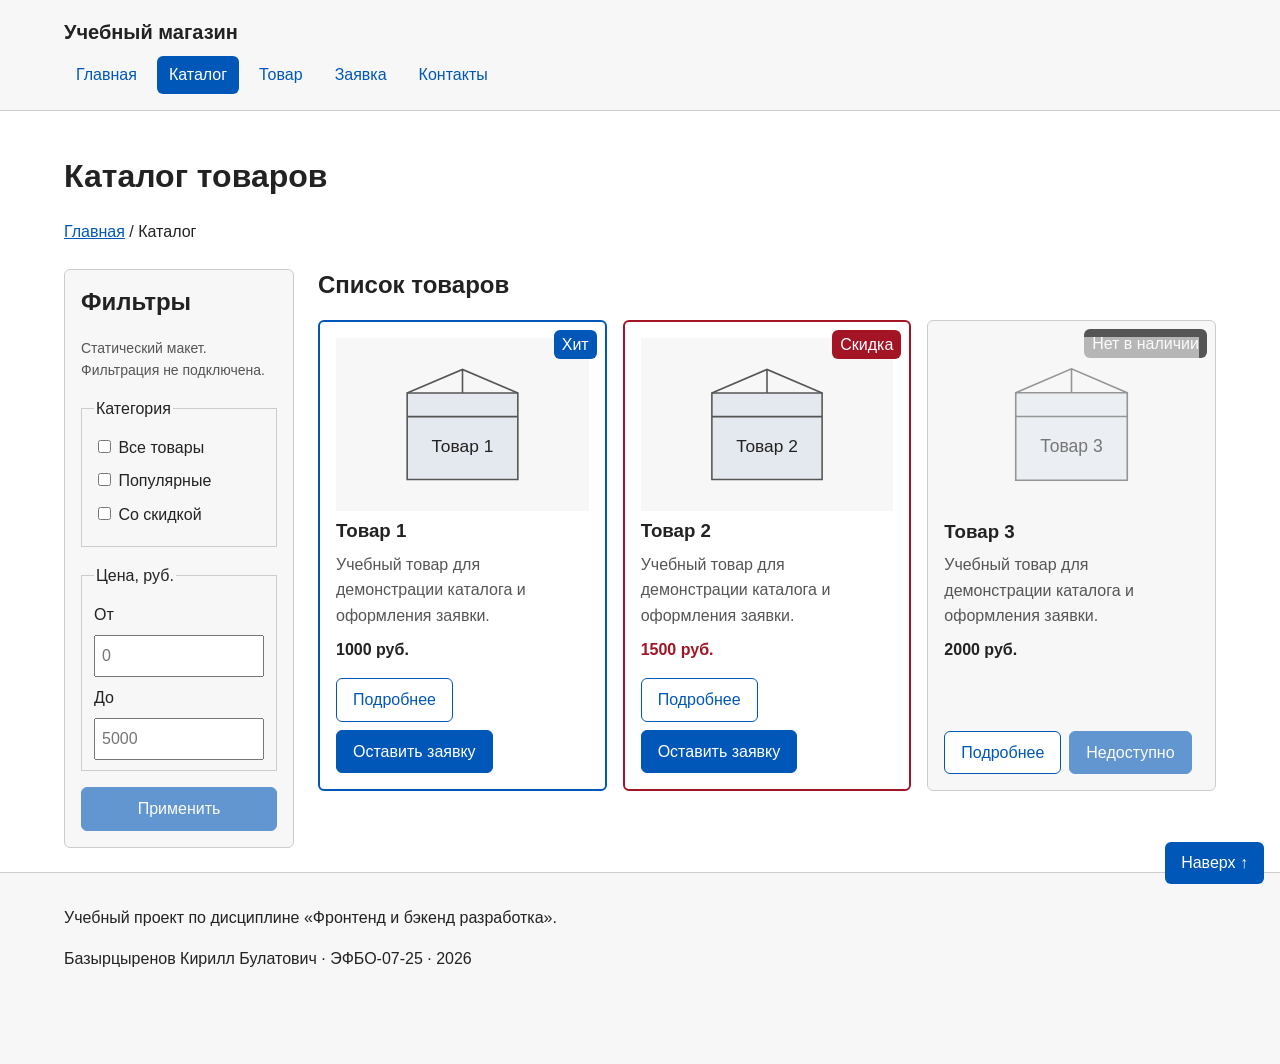
==== catalog.html @ b886da53 "feat: add multipage HTML CSS shop and four practice improvements" ====
<!DOCTYPE html>
<html lang="ru">
<head>
    <meta charset="UTF-8">
    <meta name="viewport" content="width=device-width, initial-scale=1.0">
    <meta name="description" content="Каталог учебных товаров со статическим блоком фильтров.">
    <title>Каталог – Учебный магазин</title>
    <link rel="stylesheet" href="css/style.css">
    <script src="js/main.js" defer></script>
</head>
<body id="top">
    <header class="site-header"><div class="site-header__inner">
        <a class="site-header__logo" href="index.html">Учебный магазин</a>
        <nav class="site-nav" aria-label="Основная навигация"><ul class="site-nav__list"><li class="site-nav__item"><a class="site-nav__link" href="index.html">Главная</a></li><li class="site-nav__item"><a class="site-nav__link site-nav__link--active" href="catalog.html" aria-current="page">Каталог</a></li><li class="site-nav__item"><a class="site-nav__link" href="product.html">Товар</a></li><li class="site-nav__item"><a class="site-nav__link" href="order.html">Заявка</a></li><li class="site-nav__item"><a class="site-nav__link" href="contacts.html">Контакты</a></li></ul></nav>
    </div></header>
    <main class="page"><h1>Каталог товаров</h1><nav class="breadcrumbs" aria-label="Хлебные крошки"><a href="index.html">Главная</a> / <span aria-current="page">Каталог</span></nav>
    <div class="catalog-layout"><aside class="catalog-filters"><h2>Фильтры</h2><p class="catalog-filters__note">Статический макет. Фильтрация не подключена.</p><form class="filters-form"><fieldset class="filters-form__group"><legend>Категория</legend><label class="filters-form__label" for="category-all"><input id="category-all" type="checkbox" name="category" value="all"> Все товары</label><label class="filters-form__label" for="category-popular"><input id="category-popular" type="checkbox" name="category" value="popular"> Популярные</label><label class="filters-form__label" for="category-discount"><input id="category-discount" type="checkbox" name="category" value="discount"> Со скидкой</label></fieldset><fieldset class="filters-form__group"><legend>Цена, руб.</legend><label class="filters-form__label" for="price-from">От</label><input class="filters-form__input" id="price-from" name="price-from" type="number" min="0" placeholder="0"><label class="filters-form__label" for="price-to">До</label><input class="filters-form__input" id="price-to" name="price-to" type="number" min="0" placeholder="5000"></fieldset><button class="button button--primary" type="button" disabled>Применить</button></form></aside>
    <section class="catalog-products"><h2>Список товаров</h2><div class="products-grid"><article class="product-card product-card--featured">
            <span class="product-card__badge">Хит</span>
            <img class="product-card__image" src="images/product-1.svg" alt="Учебная иллюстрация товара 1" width="320" height="220">
            <h3 class="product-card__title">Товар 1</h3>
            <p class="product-card__description">Учебный товар для демонстрации каталога и оформления заявки.</p>
            <p class="product-card__price">1000 руб.</p>
            <div class="product-card__actions"><a class="button button--secondary" href="product.html#product-1">Подробнее</a><button class="button button--primary" type="button" data-order="Товар 1">Оставить заявку</button></div>
        </article><article class="product-card product-card--discount">
            <span class="product-card__badge">Скидка</span>
            <img class="product-card__image" src="images/product-2.svg" alt="Учебная иллюстрация товара 2" width="320" height="220">
            <h3 class="product-card__title">Товар 2</h3>
            <p class="product-card__description">Учебный товар для демонстрации каталога и оформления заявки.</p>
            <p class="product-card__price">1500 руб.</p>
            <div class="product-card__actions"><a class="button button--secondary" href="product.html#product-2">Подробнее</a><button class="button button--primary" type="button" data-order="Товар 2">Оставить заявку</button></div>
        </article><article class="product-card product-card--unavailable">
            <span class="product-card__badge">Нет в наличии</span>
            <img class="product-card__image" src="images/product-3.svg" alt="Учебная иллюстрация товара 3" width="320" height="220">
            <h3 class="product-card__title">Товар 3</h3>
            <p class="product-card__description">Учебный товар для демонстрации каталога и оформления заявки.</p>
            <p class="product-card__price">2000 руб.</p>
            <div class="product-card__actions"><a class="button button--secondary" href="product.html#product-3">Подробнее</a><button class="button button--primary" type="button" disabled>Недоступно</button></div>
        </article></div></section></div></main>
    <footer class="site-footer"><div class="site-footer__inner"><p>Учебный проект по дисциплине «Фронтенд и бэкенд разработка».</p><p>Базырцыренов Кирилл Булатович · ЭФБО-07-25 · 2026</p></div></footer>
    <a class="back-to-top" href="#top" aria-label="Вернуться наверх">Наверх ↑</a>
    <dialog class="order-dialog" id="order-dialog" aria-labelledby="dialog-title">
        <button class="button button--secondary order-dialog__close" type="button" id="close-dialog">Закрыть</button>
        <h2 id="dialog-title">Заявка на товар</h2><form class="order-form" data-order-form>
        <p id="dialog-hint">Поля со знаком * обязательны. Это учебная форма: данные не отправляются на сервер.</p>
        <div class="order-form__field"><label class="order-form__label" for="dialog-name">Имя *</label><input class="order-form__input" id="dialog-name" name="name" autocomplete="name" required minlength="2" aria-describedby="dialog-hint"></div>
        <div class="order-form__field"><label class="order-form__label" for="dialog-email">E-mail *</label><input class="order-form__input" id="dialog-email" name="email" type="email" autocomplete="email" required></div>
        <div class="order-form__field"><label class="order-form__label" for="dialog-phone">Телефон *</label><input class="order-form__input" id="dialog-phone" name="phone" type="tel" autocomplete="tel" required pattern="[0-9\s\+\(\)\-]{7,20}" aria-describedby="dialog-phone-hint"><small id="dialog-phone-hint">От 7 до 20 символов: цифры, пробелы, +, скобки и дефисы.</small></div>
        <div class="order-form__field"><label class="order-form__label" for="dialog-product">Выбранный товар *</label><select class="order-form__input" id="dialog-product" name="product" required><option value="">Выберите товар</option><option>Товар 1</option><option>Товар 2</option><option>Товар 3</option></select></div>
        <div class="order-form__field"><label class="order-form__label" for="dialog-comment">Комментарий</label><textarea class="order-form__input" id="dialog-comment" name="comment" rows="3"></textarea></div>
        <div class="order-form__field"><input id="dialog-consent" name="consent" type="checkbox" required><label for="dialog-consent">Согласен на обработку введённых данных *</label></div>
        <div class="order-form__actions"><button class="button button--primary" type="submit">Отправить заявку</button><button class="button button--secondary" type="reset">Очистить</button></div>
        <p class="order-form__message" role="status" hidden>Проверка пройдена. Демонстрационная заявка заполнена; данные не отправлены и не сохранены.</p>
    </form>
    </dialog>
</body>
</html>
---- css/style.css ----
:root {
    --color-bg: #fff;
    --color-text: #222;
    --color-muted: #555;
    --color-primary: #0057b8;
    --color-primary-dark: #003f86;
    --color-border: #ccc;
    --color-surface: #f7f7f7;
    --color-danger: #a31525;
    --space-sm: 8px;
    --space-md: 16px;
    --space-lg: 24px;
    --space-xl: 32px;
    --radius: 6px;
    --page-width: 1200px;
}
* { box-sizing: border-box; }
body { margin: 0; color: var(--color-text); background: var(--color-bg); font: 16px/1.6 Arial, sans-serif; }
a { color: var(--color-primary); }
a:hover { color: var(--color-primary-dark); }
a:focus-visible, button:focus-visible, input:focus-visible, select:focus-visible, textarea:focus-visible, summary:focus-visible { outline: 3px solid var(--color-primary); outline-offset: 3px; }
h1, h2, h3 { line-height: 1.3; }
img { display: block; max-width: 100%; height: auto; }
[id] { scroll-margin-top: 160px; }
.site-header { position: sticky; top: 0; z-index: 10; border-bottom: 1px solid var(--color-border); background: var(--color-surface); }
.site-header__inner, .site-footer__inner { max-width: var(--page-width); margin: auto; padding: var(--space-md) var(--space-lg); }
.site-header__logo { color: var(--color-text); font-size: 20px; font-weight: 700; text-decoration: none; }
.site-nav__list { display: flex; flex-wrap: wrap; gap: var(--space-sm); margin: var(--space-sm) 0 0; padding: 0; list-style: none; }
.site-nav__link { display: block; padding: 6px 12px; border-radius: var(--radius); text-decoration: none; }
.site-nav__link:hover, .site-nav__link--active { color: var(--color-bg); background: var(--color-primary); }
.page { max-width: var(--page-width); margin: auto; padding: var(--space-lg); min-height: 60vh; }
.section { margin-bottom: var(--space-xl); }
.hero { padding: var(--space-lg); margin-bottom: var(--space-xl); background: var(--color-surface); border-radius: var(--radius); }
.hero__links { display: flex; flex-wrap: wrap; gap: var(--space-md); margin-top: var(--space-md); }
.button { display: inline-block; padding: var(--space-sm) var(--space-md); border: 1px solid var(--color-primary); border-radius: var(--radius); font: inherit; text-decoration: none; cursor: pointer; }
.button--primary { color: var(--color-bg); background: var(--color-primary); }
.button--primary:hover { color: var(--color-bg); background: var(--color-primary-dark); }
.button--secondary { color: var(--color-primary); background: var(--color-bg); }
.button--secondary:hover { color: var(--color-primary-dark); background: var(--color-surface); }
.button:disabled { opacity: .6; cursor: not-allowed; }
.products-grid { display: grid; grid-template-columns: repeat(3, minmax(0, 1fr)); gap: var(--space-md); }
.product-card { position: relative; display: flex; flex-direction: column; gap: var(--space-sm); padding: var(--space-md); border: 1px solid var(--color-border); border-radius: var(--radius); }
.product-card:hover { border-color: var(--color-primary); }
.product-card--featured { border: 2px solid var(--color-primary); }
.product-card--discount { border: 2px solid var(--color-danger); }
.product-card--discount .product-card__price { color: var(--color-danger); }
.product-card--unavailable { background: var(--color-surface); }
.product-card--unavailable .product-card__image { opacity: .6; }
.product-card__badge { position: absolute; top: var(--space-sm); right: var(--space-sm); padding: 2px 8px; color: var(--color-bg); background: var(--color-primary); border-radius: var(--radius); }
.product-card--discount .product-card__badge { background: var(--color-danger); }
.product-card--unavailable .product-card__badge { background: var(--color-muted); }
.product-card__image { width: 100%; }
.product-card__title, .product-card__description, .product-card__price { margin: 0; }
.product-card__description { color: var(--color-muted); }
.product-card__price, .product-detail__price { font-weight: 700; }
.product-card__actions { display: flex; flex-wrap: wrap; gap: var(--space-sm); margin-top: auto; padding-top: var(--space-sm); }
.breadcrumbs { margin-bottom: var(--space-lg); }
.catalog-layout { display: grid; grid-template-columns: 230px minmax(0, 1fr); align-items: start; gap: var(--space-lg); }
.catalog-filters { position: sticky; top: 140px; padding: var(--space-md); border: 1px solid var(--color-border); border-radius: var(--radius); background: var(--color-surface); }
.catalog-filters h2 { margin-top: 0; }
.catalog-filters__note { font-size: 14px; color: var(--color-muted); }
.filters-form { display: grid; gap: var(--space-md); }
.filters-form__group { margin: 0; border: 1px solid var(--color-border); }
.filters-form__label { display: block; margin: var(--space-sm) 0; }
.filters-form__input { width: 100%; padding: 6px; font: inherit; }
.catalog-products h2 { margin-top: 0; }
.product-detail { display: grid; grid-template-columns: 280px minmax(0, 1fr); gap: var(--space-lg); padding-top: var(--space-lg); border-top: 1px solid var(--color-border); }
.product-detail__content { min-width: 0; }
.product-detail__content h2 { margin-top: 0; }
.product-table { width: 100%; margin-bottom: var(--space-md); border-collapse: collapse; }
.product-table caption { padding-bottom: var(--space-sm); text-align: left; font-weight: 700; }
.product-table th, .product-table td { padding: var(--space-sm); border: 1px solid var(--color-border); text-align: left; overflow-wrap: anywhere; }
.product-table thead { background: var(--color-surface); }
.order { max-width: 650px; }
.order-form__field { margin-bottom: var(--space-md); }
.order-form__label { display: block; margin-bottom: 4px; }
.order-form__input { width: 100%; padding: var(--space-sm); border: 1px solid var(--color-border); border-radius: var(--radius); font: inherit; }
.order-form__input:hover { border-color: var(--color-primary); }
.order-form__actions { display: flex; flex-wrap: wrap; gap: var(--space-sm); }
.order-form__message { padding: var(--space-sm); border-left: 3px solid var(--color-primary); background: var(--color-surface); }
.order-dialog { width: min(640px, calc(100% - 32px)); max-height: 85vh; overflow: auto; padding: var(--space-lg); border: 1px solid var(--color-border); border-radius: var(--radius); z-index: 20; }
.order-dialog::backdrop { background: rgb(0 0 0 / .5); }
.order-dialog__close { display: block; margin-left: auto; }
.faq__item { padding: var(--space-sm) 0; border-bottom: 1px solid var(--color-border); }
.faq__question { cursor: pointer; font-weight: 700; }
.site-footer { padding-bottom: 60px; background: var(--color-surface); border-top: 1px solid var(--color-border); }
.back-to-top { position: fixed; bottom: var(--space-md); right: var(--space-md); z-index: 15; padding: var(--space-sm) var(--space-md); color: var(--color-bg); background: var(--color-primary); border-radius: var(--radius); text-decoration: none; }
.back-to-top:hover { color: var(--color-bg); background: var(--color-primary-dark); }
@media (max-width: 950px) {
    .catalog-layout .products-grid { grid-template-columns: repeat(2, minmax(0, 1fr)); }
}
@media (max-width: 700px) {
    .site-header, .catalog-filters { position: static; }
    .products-grid, .catalog-layout, .catalog-layout .products-grid, .product-detail { grid-template-columns: 1fr; }
    .page { padding: var(--space-md); }
    .product-detail__image { margin: auto; }
    [id] { scroll-margin-top: var(--space-md); }
}
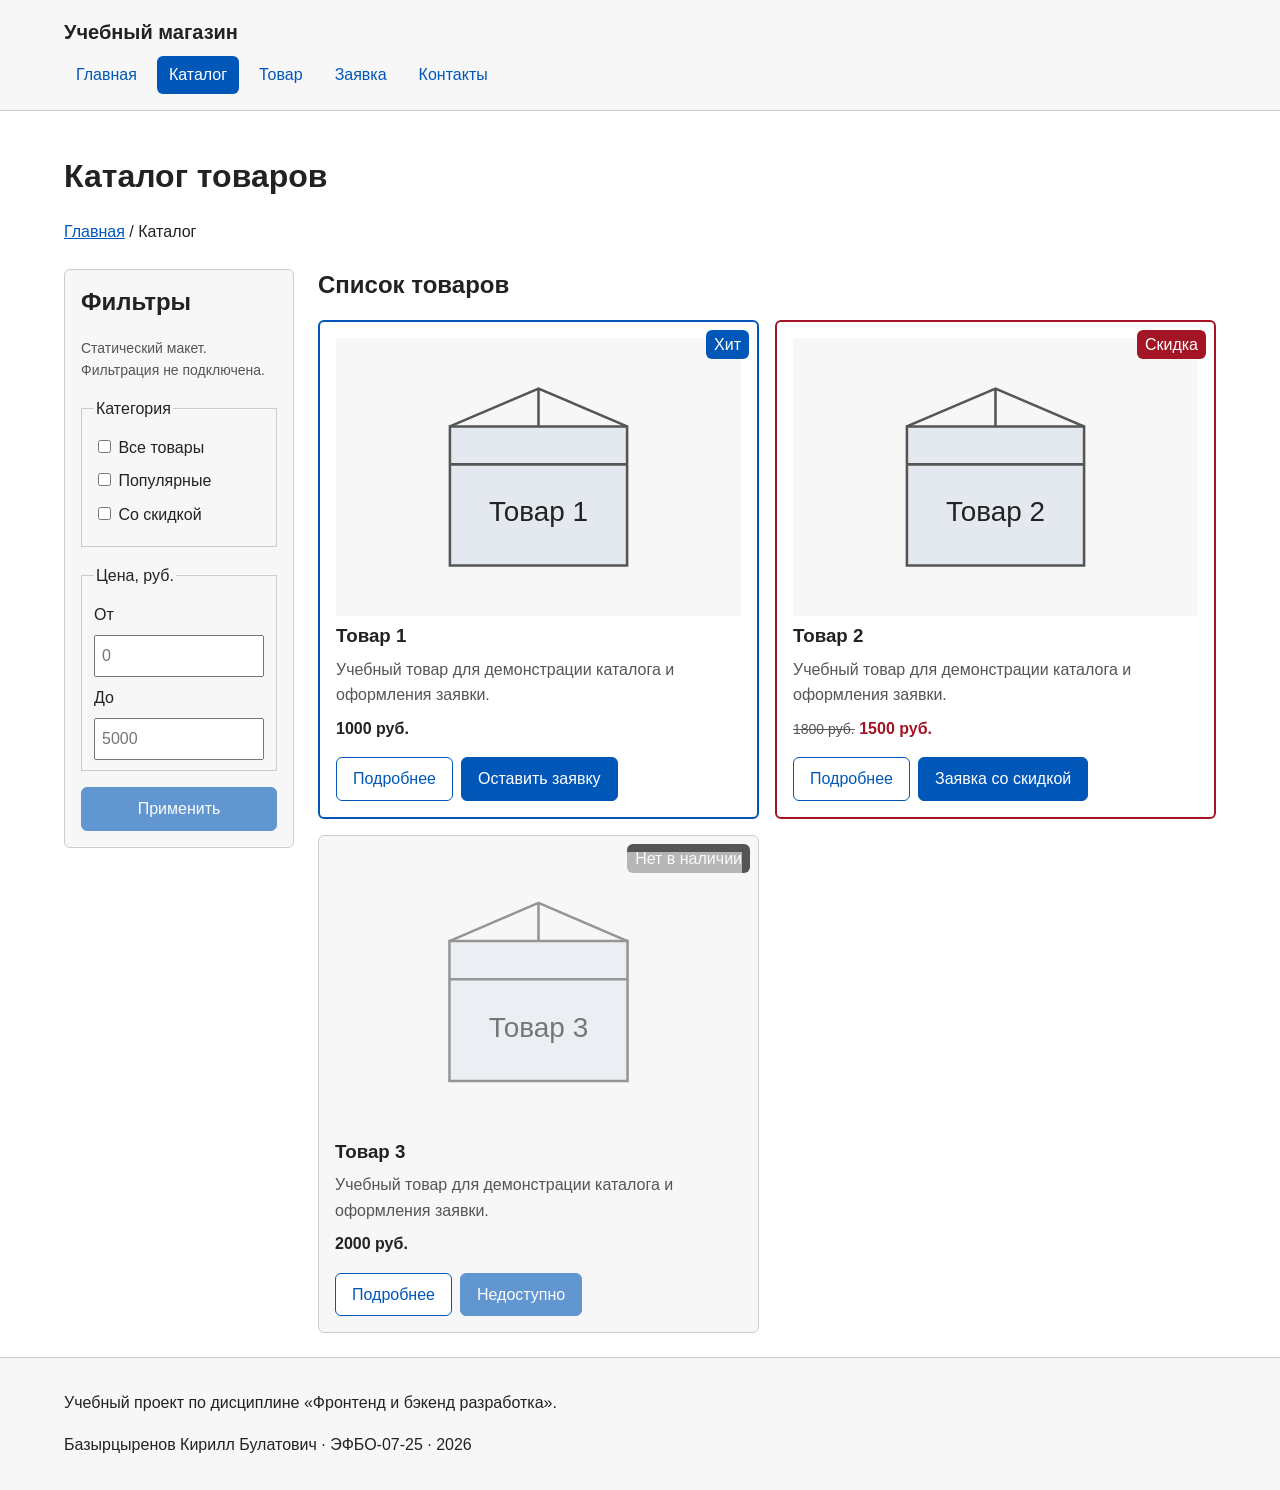
==== commit 24b2aec4: "fix: keep four current improvements and defer back-to-top" ====
--- a/catalog.html
+++ b/catalog.html
@@ -27,8 +27,8 @@
             <img class="product-card__image" src="images/product-2.svg" alt="Учебная иллюстрация товара 2" width="320" height="220">
             <h3 class="product-card__title">Товар 2</h3>
             <p class="product-card__description">Учебный товар для демонстрации каталога и оформления заявки.</p>
-            <p class="product-card__price">1500 руб.</p>
-            <div class="product-card__actions"><a class="button button--secondary" href="product.html#product-2">Подробнее</a><button class="button button--primary" type="button" data-order="Товар 2">Оставить заявку</button></div>
+            <p class="product-card__price"><del class="product-card__old-price">1800 руб.</del> 1500 руб.</p>
+            <div class="product-card__actions"><a class="button button--secondary" href="product.html#product-2">Подробнее</a><button class="button button--primary" type="button" data-order="Товар 2">Заявка со скидкой</button></div>
         </article><article class="product-card product-card--unavailable">
             <span class="product-card__badge">Нет в наличии</span>
             <img class="product-card__image" src="images/product-3.svg" alt="Учебная иллюстрация товара 3" width="320" height="220">
@@ -38,7 +38,6 @@
             <div class="product-card__actions"><a class="button button--secondary" href="product.html#product-3">Подробнее</a><button class="button button--primary" type="button" disabled>Недоступно</button></div>
         </article></div></section></div></main>
     <footer class="site-footer"><div class="site-footer__inner"><p>Учебный проект по дисциплине «Фронтенд и бэкенд разработка».</p><p>Базырцыренов Кирилл Булатович · ЭФБО-07-25 · 2026</p></div></footer>
-    <a class="back-to-top" href="#top" aria-label="Вернуться наверх">Наверх ↑</a>
     <dialog class="order-dialog" id="order-dialog" aria-labelledby="dialog-title">
         <button class="button button--secondary order-dialog__close" type="button" id="close-dialog">Закрыть</button>
         <h2 id="dialog-title">Заявка на товар</h2><form class="order-form" data-order-form>
@@ -46,7 +45,9 @@
         <div class="order-form__field"><label class="order-form__label" for="dialog-name">Имя *</label><input class="order-form__input" id="dialog-name" name="name" autocomplete="name" required minlength="2" aria-describedby="dialog-hint"></div>
         <div class="order-form__field"><label class="order-form__label" for="dialog-email">E-mail *</label><input class="order-form__input" id="dialog-email" name="email" type="email" autocomplete="email" required></div>
         <div class="order-form__field"><label class="order-form__label" for="dialog-phone">Телефон *</label><input class="order-form__input" id="dialog-phone" name="phone" type="tel" autocomplete="tel" required pattern="[0-9\s\+\(\)\-]{7,20}" aria-describedby="dialog-phone-hint"><small id="dialog-phone-hint">От 7 до 20 символов: цифры, пробелы, +, скобки и дефисы.</small></div>
-        <div class="order-form__field"><label class="order-form__label" for="dialog-product">Выбранный товар *</label><select class="order-form__input" id="dialog-product" name="product" required><option value="">Выберите товар</option><option>Товар 1</option><option>Товар 2</option><option>Товар 3</option></select></div>
+        <div class="order-form__field"><label class="order-form__label" for="dialog-product">Выбранный товар *</label><select class="order-form__input" id="dialog-product" name="product" required><option value="">Выберите товар</option><option>Товар 1</option><option>Товар 2</option><option disabled>Товар 3 — нет в наличии</option></select></div>
+        <div class="order-form__field"><label class="order-form__label" for="dialog-date">Желаемая дата</label><input class="order-form__input" id="dialog-date" name="date" type="date"></div>
+        <div class="order-form__field"><label class="order-form__label" for="dialog-subject">Тема заявки *</label><select class="order-form__input" id="dialog-subject" name="subject" required><option value="">Выберите тему</option><option value="order">Заявка на товар</option><option value="question">Вопрос о товаре</option></select></div>
         <div class="order-form__field"><label class="order-form__label" for="dialog-comment">Комментарий</label><textarea class="order-form__input" id="dialog-comment" name="comment" rows="3"></textarea></div>
         <div class="order-form__field"><input id="dialog-consent" name="consent" type="checkbox" required><label for="dialog-consent">Согласен на обработку введённых данных *</label></div>
         <div class="order-form__actions"><button class="button button--primary" type="submit">Отправить заявку</button><button class="button button--secondary" type="reset">Очистить</button></div>
--- a/css/style.css
+++ b/css/style.css
@@ -53,10 +53,12 @@
 .product-card__title, .product-card__description, .product-card__price { margin: 0; }
 .product-card__description { color: var(--color-muted); }
 .product-card__price, .product-detail__price { font-weight: 700; }
+.product-card__old-price { color: var(--color-muted); font-size: 14px; font-weight: 400; }
 .product-card__actions { display: flex; flex-wrap: wrap; gap: var(--space-sm); margin-top: auto; padding-top: var(--space-sm); }
 .breadcrumbs { margin-bottom: var(--space-lg); }
 .catalog-layout { display: grid; grid-template-columns: 230px minmax(0, 1fr); align-items: start; gap: var(--space-lg); }
-.catalog-filters { position: sticky; top: 140px; padding: var(--space-md); border: 1px solid var(--color-border); border-radius: var(--radius); background: var(--color-surface); }
+.catalog-products .products-grid { grid-template-columns: repeat(2, minmax(0, 1fr)); }
+.catalog-filters { position: sticky; top: 140px; max-height: calc(100dvh - 156px); overflow-y: auto; padding: var(--space-md); border: 1px solid var(--color-border); border-radius: var(--radius); background: var(--color-surface); }
 .catalog-filters h2 { margin-top: 0; }
 .catalog-filters__note { font-size: 14px; color: var(--color-muted); }
 .filters-form { display: grid; gap: var(--space-md); }
@@ -83,14 +85,13 @@
 .order-dialog__close { display: block; margin-left: auto; }
 .faq__item { padding: var(--space-sm) 0; border-bottom: 1px solid var(--color-border); }
 .faq__question { cursor: pointer; font-weight: 700; }
-.site-footer { padding-bottom: 60px; background: var(--color-surface); border-top: 1px solid var(--color-border); }
-.back-to-top { position: fixed; bottom: var(--space-md); right: var(--space-md); z-index: 15; padding: var(--space-sm) var(--space-md); color: var(--color-bg); background: var(--color-primary); border-radius: var(--radius); text-decoration: none; }
-.back-to-top:hover { color: var(--color-bg); background: var(--color-primary-dark); }
+.site-footer { background: var(--color-surface); border-top: 1px solid var(--color-border); }
 @media (max-width: 950px) {
     .catalog-layout .products-grid { grid-template-columns: repeat(2, minmax(0, 1fr)); }
 }
 @media (max-width: 700px) {
     .site-header, .catalog-filters { position: static; }
+    .catalog-filters { max-height: none; overflow-y: visible; }
     .products-grid, .catalog-layout, .catalog-layout .products-grid, .product-detail { grid-template-columns: 1fr; }
     .page { padding: var(--space-md); }
     .product-detail__image { margin: auto; }
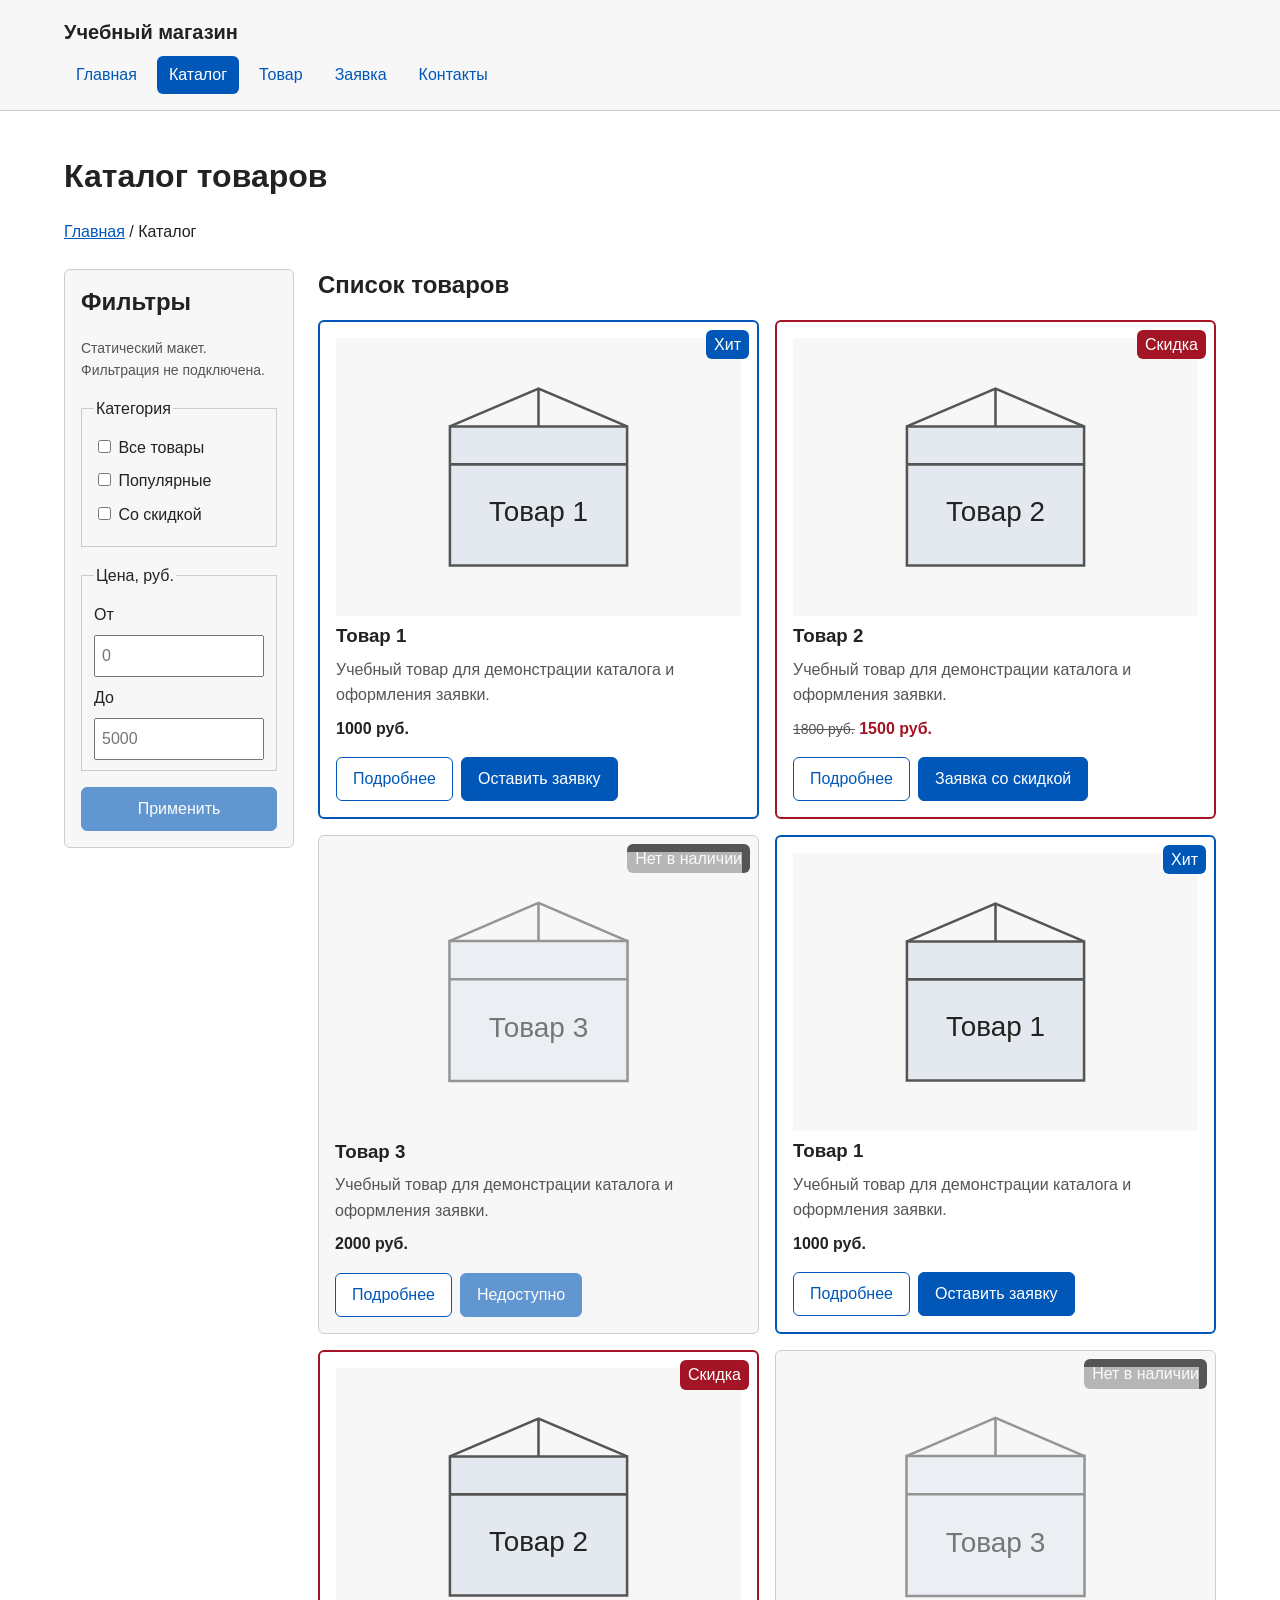
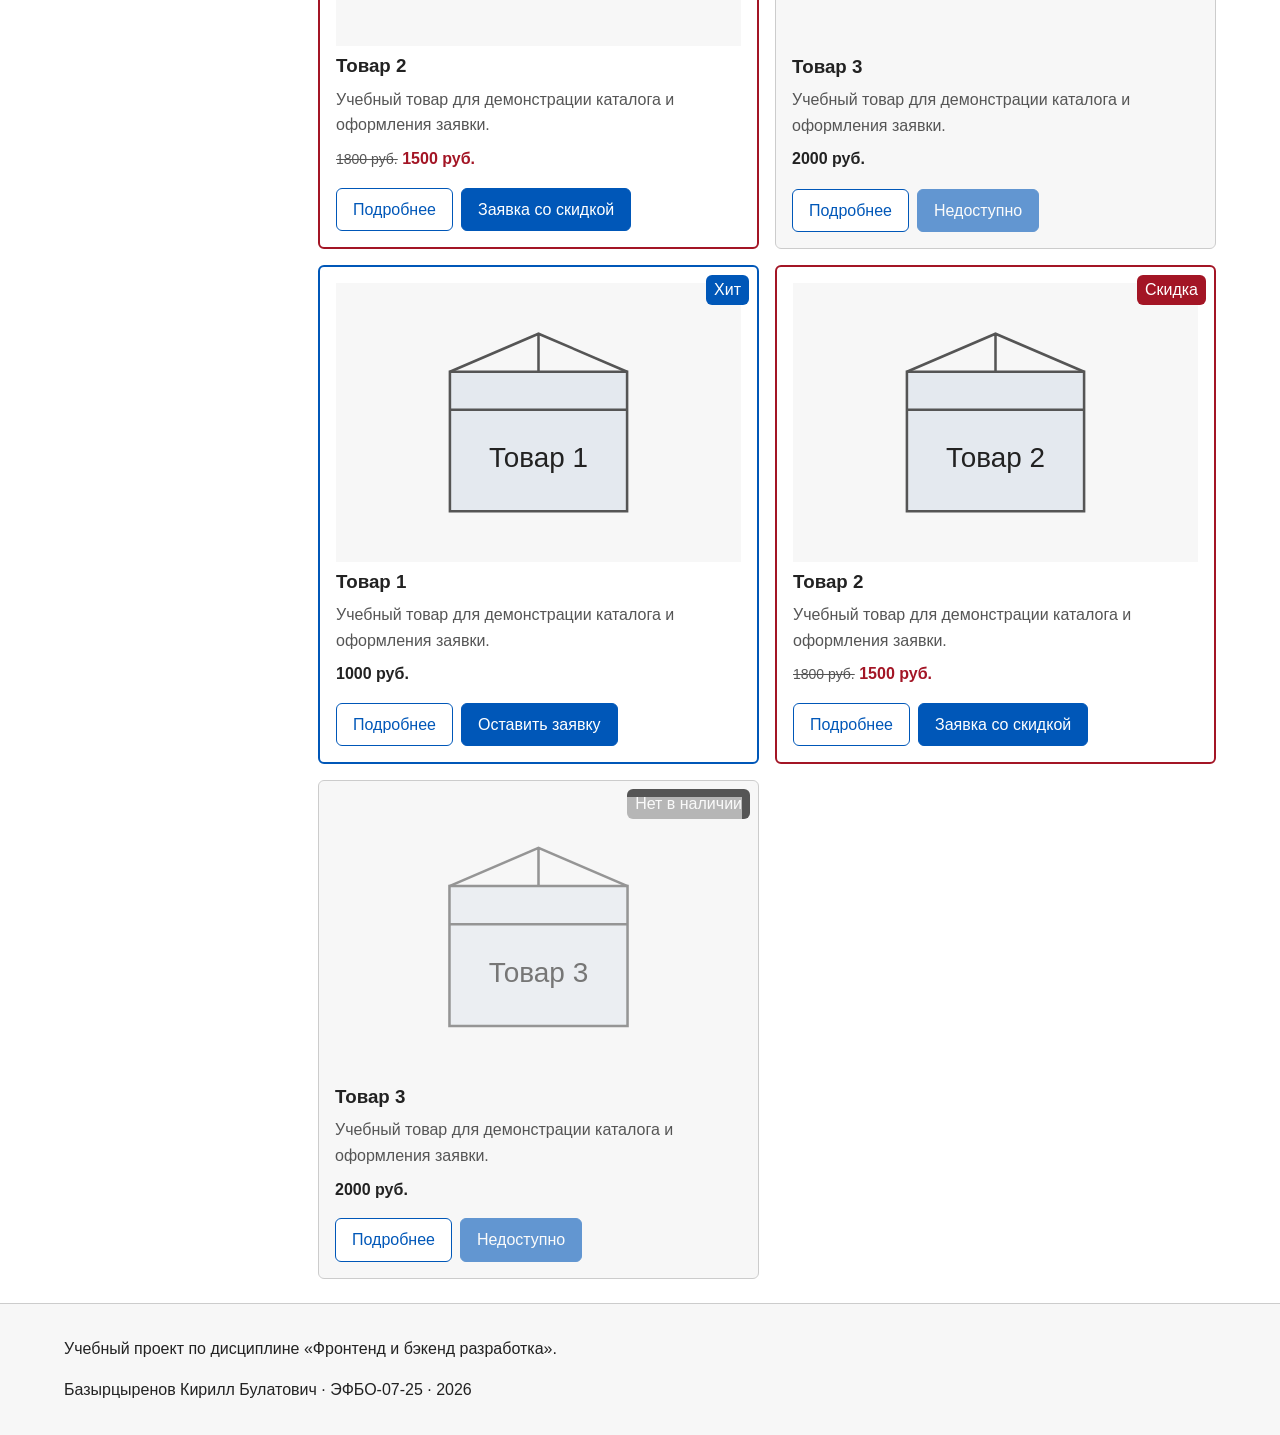
==== commit b0294ff2: "feat: expand catalog to nine cards to demonstrate sticky filters" ====
--- a/catalog.html
+++ b/catalog.html
@@ -36,6 +36,54 @@
             <p class="product-card__description">Учебный товар для демонстрации каталога и оформления заявки.</p>
             <p class="product-card__price">2000 руб.</p>
             <div class="product-card__actions"><a class="button button--secondary" href="product.html#product-3">Подробнее</a><button class="button button--primary" type="button" disabled>Недоступно</button></div>
+        </article>
+        <article class="product-card product-card--featured">
+            <span class="product-card__badge">Хит</span>
+            <img class="product-card__image" src="images/product-1.svg" alt="Учебная иллюстрация товара 1" width="320" height="220">
+            <h3 class="product-card__title">Товар 1</h3>
+            <p class="product-card__description">Учебный товар для демонстрации каталога и оформления заявки.</p>
+            <p class="product-card__price">1000 руб.</p>
+            <div class="product-card__actions"><a class="button button--secondary" href="product.html#product-1">Подробнее</a><button class="button button--primary" type="button" data-order="Товар 1">Оставить заявку</button></div>
+        </article>
+        <article class="product-card product-card--discount">
+            <span class="product-card__badge">Скидка</span>
+            <img class="product-card__image" src="images/product-2.svg" alt="Учебная иллюстрация товара 2" width="320" height="220">
+            <h3 class="product-card__title">Товар 2</h3>
+            <p class="product-card__description">Учебный товар для демонстрации каталога и оформления заявки.</p>
+            <p class="product-card__price"><del class="product-card__old-price">1800 руб.</del> 1500 руб.</p>
+            <div class="product-card__actions"><a class="button button--secondary" href="product.html#product-2">Подробнее</a><button class="button button--primary" type="button" data-order="Товар 2">Заявка со скидкой</button></div>
+        </article>
+        <article class="product-card product-card--unavailable">
+            <span class="product-card__badge">Нет в наличии</span>
+            <img class="product-card__image" src="images/product-3.svg" alt="Учебная иллюстрация товара 3" width="320" height="220">
+            <h3 class="product-card__title">Товар 3</h3>
+            <p class="product-card__description">Учебный товар для демонстрации каталога и оформления заявки.</p>
+            <p class="product-card__price">2000 руб.</p>
+            <div class="product-card__actions"><a class="button button--secondary" href="product.html#product-3">Подробнее</a><button class="button button--primary" type="button" disabled>Недоступно</button></div>
+        </article>
+        <article class="product-card product-card--featured">
+            <span class="product-card__badge">Хит</span>
+            <img class="product-card__image" src="images/product-1.svg" alt="Учебная иллюстрация товара 1" width="320" height="220">
+            <h3 class="product-card__title">Товар 1</h3>
+            <p class="product-card__description">Учебный товар для демонстрации каталога и оформления заявки.</p>
+            <p class="product-card__price">1000 руб.</p>
+            <div class="product-card__actions"><a class="button button--secondary" href="product.html#product-1">Подробнее</a><button class="button button--primary" type="button" data-order="Товар 1">Оставить заявку</button></div>
+        </article>
+        <article class="product-card product-card--discount">
+            <span class="product-card__badge">Скидка</span>
+            <img class="product-card__image" src="images/product-2.svg" alt="Учебная иллюстрация товара 2" width="320" height="220">
+            <h3 class="product-card__title">Товар 2</h3>
+            <p class="product-card__description">Учебный товар для демонстрации каталога и оформления заявки.</p>
+            <p class="product-card__price"><del class="product-card__old-price">1800 руб.</del> 1500 руб.</p>
+            <div class="product-card__actions"><a class="button button--secondary" href="product.html#product-2">Подробнее</a><button class="button button--primary" type="button" data-order="Товар 2">Заявка со скидкой</button></div>
+        </article>
+        <article class="product-card product-card--unavailable">
+            <span class="product-card__badge">Нет в наличии</span>
+            <img class="product-card__image" src="images/product-3.svg" alt="Учебная иллюстрация товара 3" width="320" height="220">
+            <h3 class="product-card__title">Товар 3</h3>
+            <p class="product-card__description">Учебный товар для демонстрации каталога и оформления заявки.</p>
+            <p class="product-card__price">2000 руб.</p>
+            <div class="product-card__actions"><a class="button button--secondary" href="product.html#product-3">Подробнее</a><button class="button button--primary" type="button" disabled>Недоступно</button></div>
         </article></div></section></div></main>
     <footer class="site-footer"><div class="site-footer__inner"><p>Учебный проект по дисциплине «Фронтенд и бэкенд разработка».</p><p>Базырцыренов Кирилл Булатович · ЭФБО-07-25 · 2026</p></div></footer>
     <dialog class="order-dialog" id="order-dialog" aria-labelledby="dialog-title">
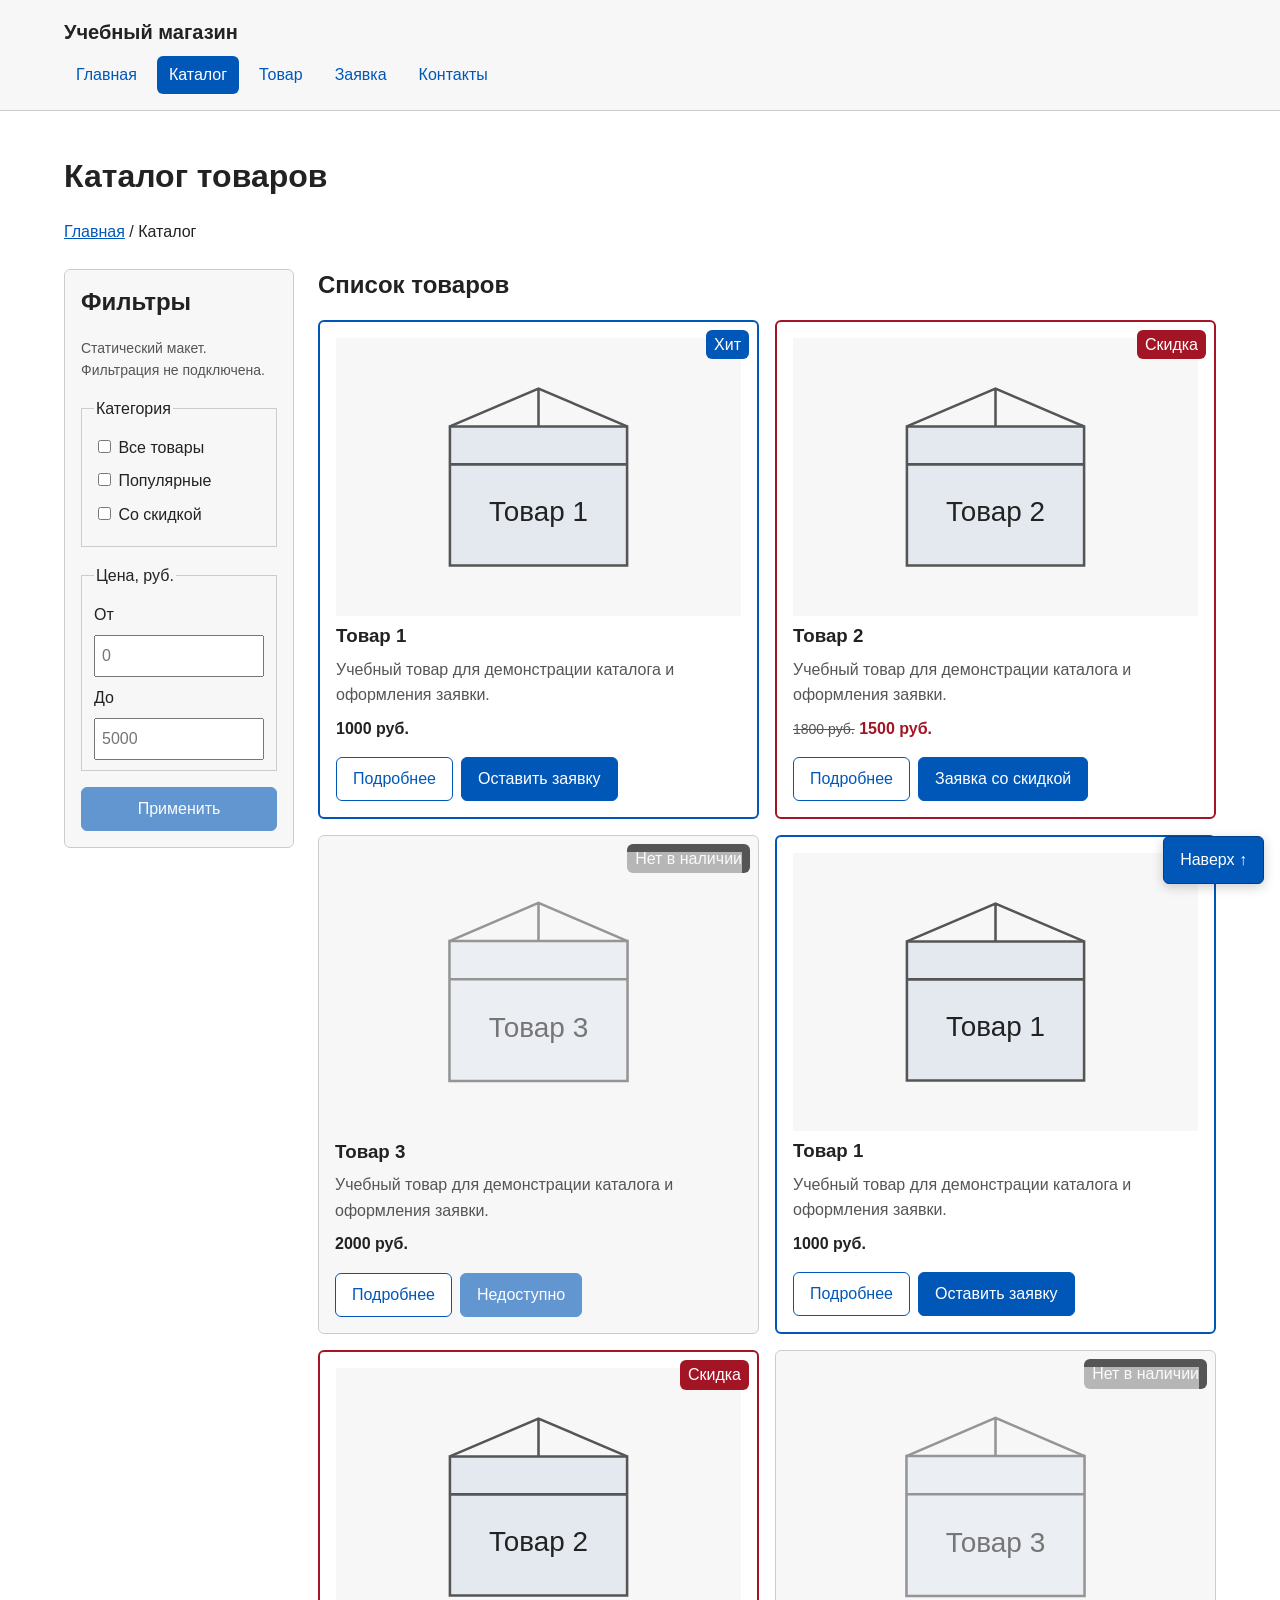
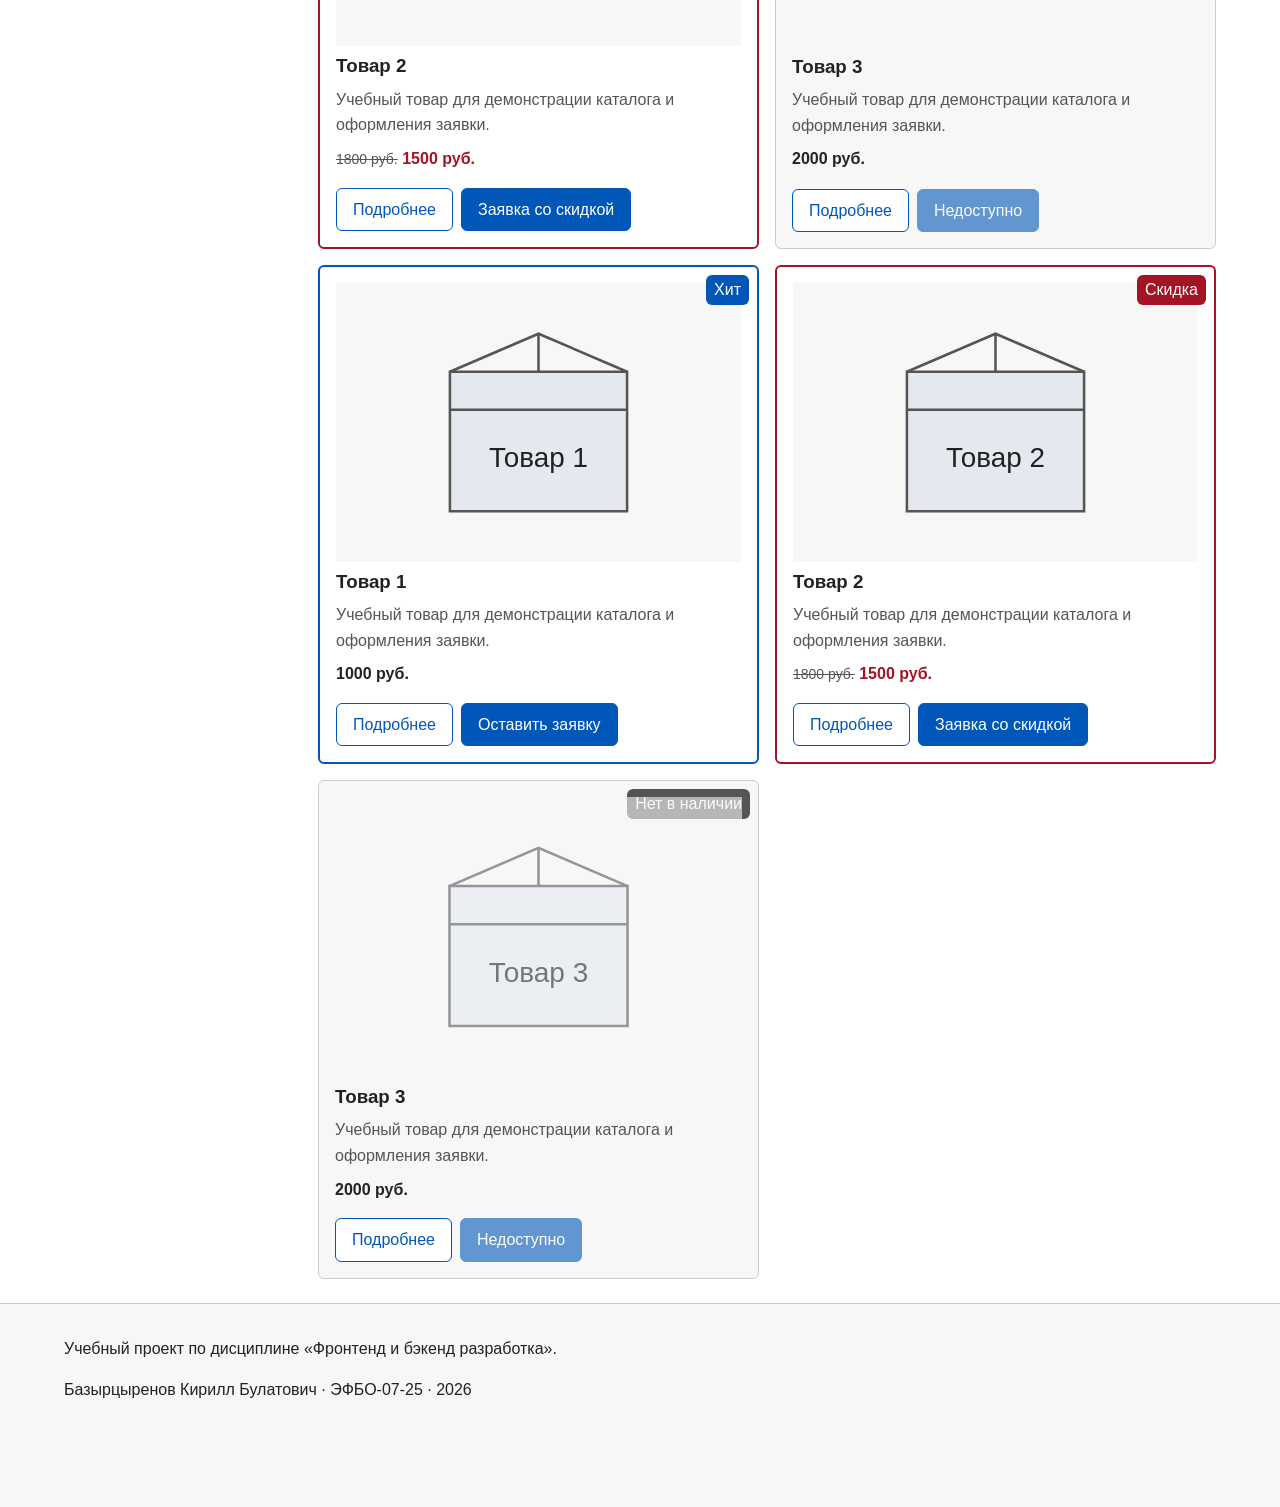
==== commit 42251833: "feat: add back-to-top, detailed products, reviews and enhanced order dialog" ====
--- a/catalog.html
+++ b/catalog.html
@@ -86,9 +86,11 @@
             <div class="product-card__actions"><a class="button button--secondary" href="product.html#product-3">Подробнее</a><button class="button button--primary" type="button" disabled>Недоступно</button></div>
         </article></div></section></div></main>
     <footer class="site-footer"><div class="site-footer__inner"><p>Учебный проект по дисциплине «Фронтенд и бэкенд разработка».</p><p>Базырцыренов Кирилл Булатович · ЭФБО-07-25 · 2026</p></div></footer>
-    <dialog class="order-dialog" id="order-dialog" aria-labelledby="dialog-title">
-        <button class="button button--secondary order-dialog__close" type="button" id="close-dialog">Закрыть</button>
-        <h2 id="dialog-title">Заявка на товар</h2><form class="order-form" data-order-form>
+    <a class="back-to-top" href="#top" aria-label="Вернуться к началу страницы">Наверх ↑</a>
+    <dialog class="order-dialog" id="order-dialog" aria-labelledby="dialog-title" aria-describedby="dialog-hint dialog-selection">
+        <div class="order-dialog__header"><h2 id="dialog-title">Заявка на товар</h2><button class="button button--secondary order-dialog__close" type="button" id="close-dialog" aria-label="Закрыть окно заявки">Закрыть ×</button></div>
+        <p class="order-dialog__selection" id="dialog-selection">Выберите товар в форме ниже.</p><form class="order-form" data-order-form>
+        <p class="order-form__error" id="dialog-error" role="alert" hidden>Проверьте выделенные поля: заполните обязательные данные в указанном формате.</p>
         <p id="dialog-hint">Поля со знаком * обязательны. Это учебная форма: данные не отправляются на сервер.</p>
         <div class="order-form__field"><label class="order-form__label" for="dialog-name">Имя *</label><input class="order-form__input" id="dialog-name" name="name" autocomplete="name" required minlength="2" aria-describedby="dialog-hint"></div>
         <div class="order-form__field"><label class="order-form__label" for="dialog-email">E-mail *</label><input class="order-form__input" id="dialog-email" name="email" type="email" autocomplete="email" required></div>
@@ -99,7 +101,7 @@
         <div class="order-form__field"><label class="order-form__label" for="dialog-comment">Комментарий</label><textarea class="order-form__input" id="dialog-comment" name="comment" rows="3"></textarea></div>
         <div class="order-form__field"><input id="dialog-consent" name="consent" type="checkbox" required><label for="dialog-consent">Согласен на обработку введённых данных *</label></div>
         <div class="order-form__actions"><button class="button button--primary" type="submit">Отправить заявку</button><button class="button button--secondary" type="reset">Очистить</button></div>
-        <p class="order-form__message" role="status" hidden>Проверка пройдена. Демонстрационная заявка заполнена; данные не отправлены и не сохранены.</p>
+        <p class="order-form__message" role="status" tabindex="-1" hidden>Проверка пройдена. Демонстрационная заявка заполнена; данные не отправлены и не сохранены.</p>
     </form>
     </dialog>
 </body>
--- a/css/style.css
+++ b/css/style.css
@@ -86,14 +86,55 @@
 .faq__item { padding: var(--space-sm) 0; border-bottom: 1px solid var(--color-border); }
 .faq__question { cursor: pointer; font-weight: 700; }
 .site-footer { background: var(--color-surface); border-top: 1px solid var(--color-border); }
+.site-footer__inner { padding-bottom: 88px; }
+.back-to-top { position: fixed; right: var(--space-md); bottom: max(var(--space-md), env(safe-area-inset-bottom)); z-index: 15; padding: 10px 16px; border: 1px solid var(--color-primary-dark); border-radius: var(--radius); color: white; background: var(--color-primary); text-decoration: none; box-shadow: 0 3px 12px rgb(0 0 0 / .2); }
+.back-to-top:hover { color: white; background: var(--color-primary-dark); }
+.product-links { display: flex; flex-wrap: wrap; gap: var(--space-md); margin-bottom: var(--space-lg); }
+.product-detail__sku { color: var(--color-muted); font-size: 14px; }
+.product-detail__availability { padding: var(--space-sm); border-radius: var(--radius); font-weight: 700; }
+.product-detail__availability--available { color: #155b2c; background: #edf8f0; }
+.product-detail__availability--unavailable { color: var(--color-danger); background: #fff0f1; }
+.product-detail__section h3 { margin-bottom: var(--space-sm); }
+.reviews__grid { display: grid; grid-template-columns: repeat(3, minmax(0, 1fr)); gap: var(--space-md); }
+.reviews__note, .review__label { color: var(--color-muted); }
+.review { padding: var(--space-md); border: 1px solid var(--color-border); border-radius: var(--radius); background: var(--color-surface); }
+.review__author { margin-top: 0; font-size: 18px; }
+.review__rating { color: #795600; font-weight: 700; }
+.review__text { margin: 0; }
+.review__label { font-size: 14px; margin-bottom: 0; }
+.dialog-open { overflow: hidden; }
+.order-dialog { max-height: 90vh; max-height: 90dvh; padding-top: 0; }
+.order-dialog__header { position: sticky; top: 0; z-index: 1; display: flex; align-items: center; gap: var(--space-md); padding: var(--space-md) 0; border-bottom: 1px solid var(--color-border); background: var(--color-bg); }
+.order-dialog__header h2 { margin: 0; font-size: 22px; }
+.order-dialog__close { flex-shrink: 0; }
+.order-dialog__selection { padding: var(--space-sm); border-radius: var(--radius); background: var(--color-surface); font-weight: 700; }
+.order-form__input[aria-invalid="true"] { border: 2px solid var(--color-danger); }
+.order-form__error { color: var(--color-danger); font-weight: 700; }
+@media (prefers-reduced-motion: no-preference) { html { scroll-behavior: smooth; } }
 @media (max-width: 950px) {
     .catalog-layout .products-grid { grid-template-columns: repeat(2, minmax(0, 1fr)); }
 }
 @media (max-width: 700px) {
-    .site-header, .catalog-filters { position: static; }
-    .catalog-filters { max-height: none; overflow-y: visible; }
+    .site-header { position: static; }
+    /* A block container lets the filter stick throughout the entire catalog. */
+    .catalog-layout { display: block; }
+    .catalog-filters {
+        position: sticky;
+        top: var(--space-sm);
+        z-index: 9;
+        max-height: 40vh;
+        max-height: 40dvh;
+        overflow-y: auto;
+        margin-bottom: var(--space-lg);
+        box-shadow: 0 4px 12px rgb(0 0 0 / .12);
+    }
     .products-grid, .catalog-layout, .catalog-layout .products-grid, .product-detail { grid-template-columns: 1fr; }
     .page { padding: var(--space-md); }
+    .reviews__grid { grid-template-columns: 1fr; }
+    .order-dialog { padding-right: var(--space-md); padding-left: var(--space-md); }
+    .order-dialog__header { gap: var(--space-sm); }
+    .order-dialog__header h2 { font-size: 20px; }
+    .order-dialog__close { padding: 6px 10px; }
     .product-detail__image { margin: auto; }
     [id] { scroll-margin-top: var(--space-md); }
 }
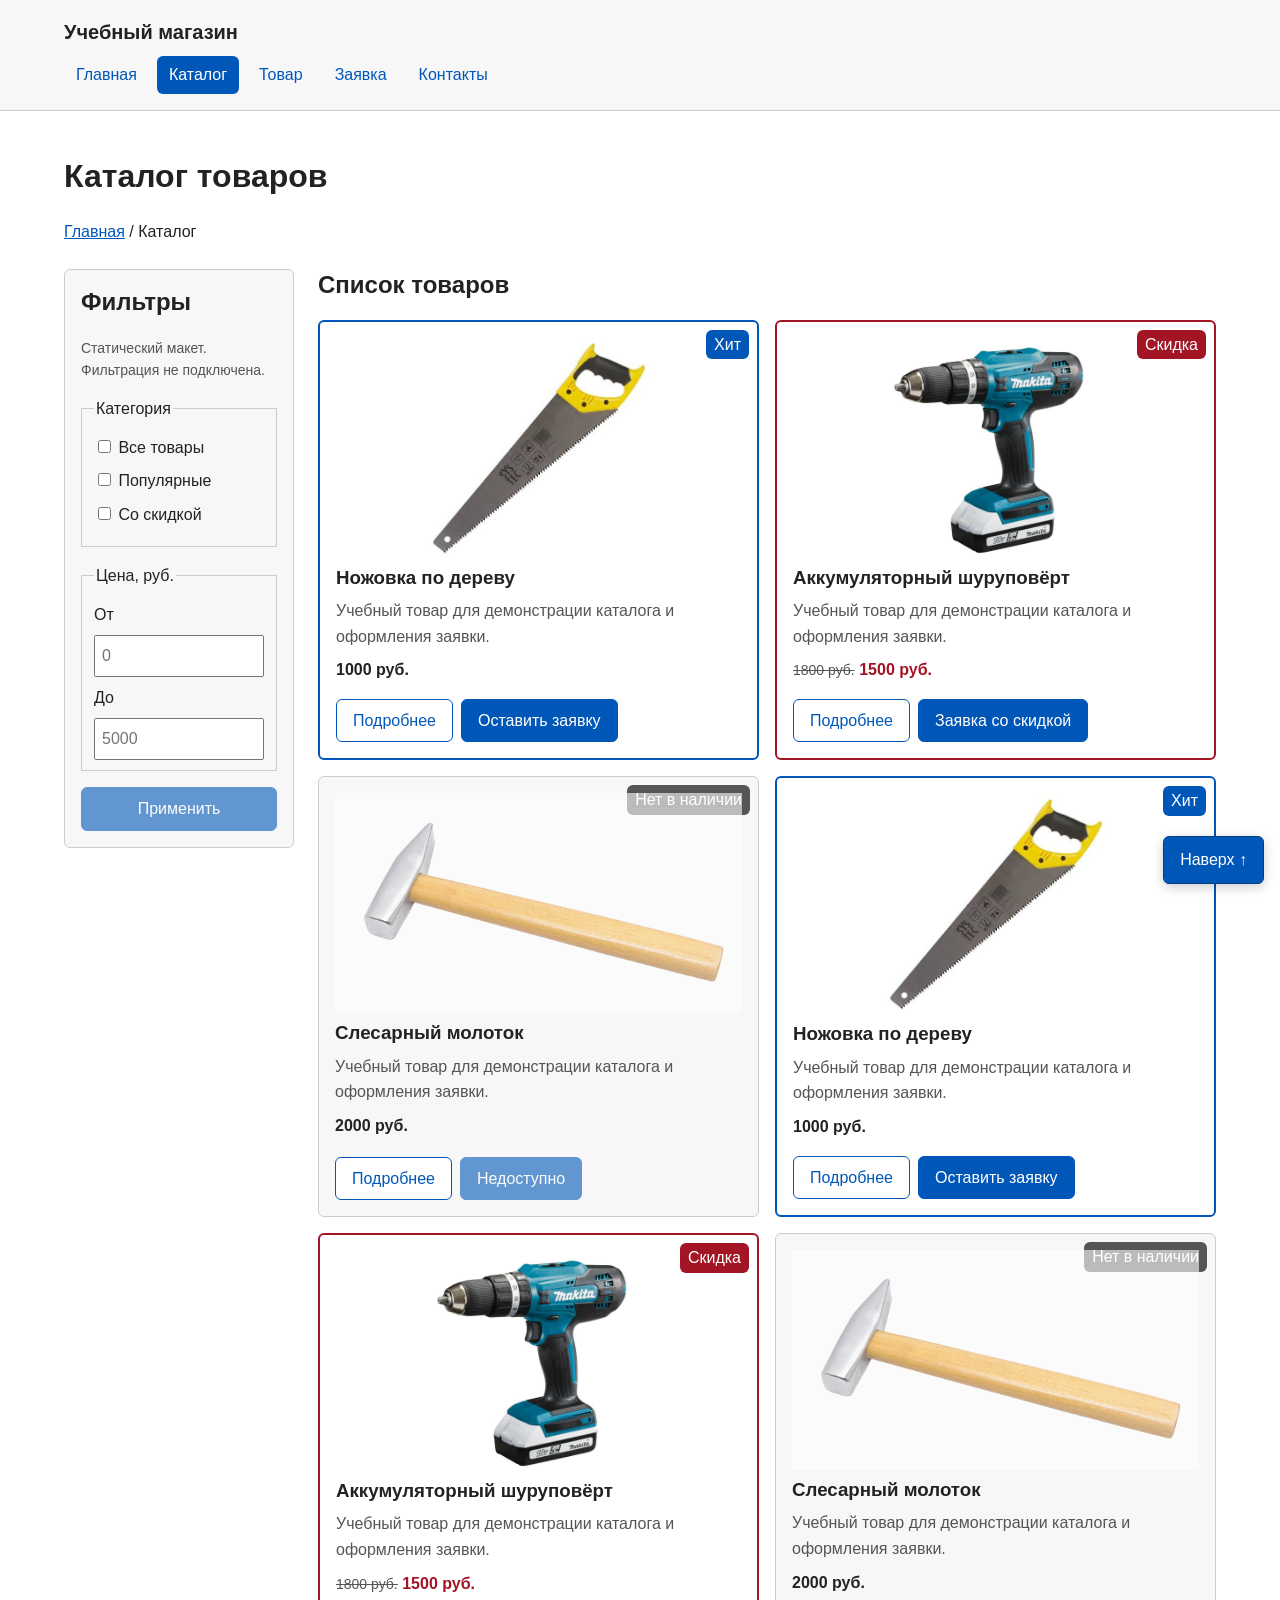
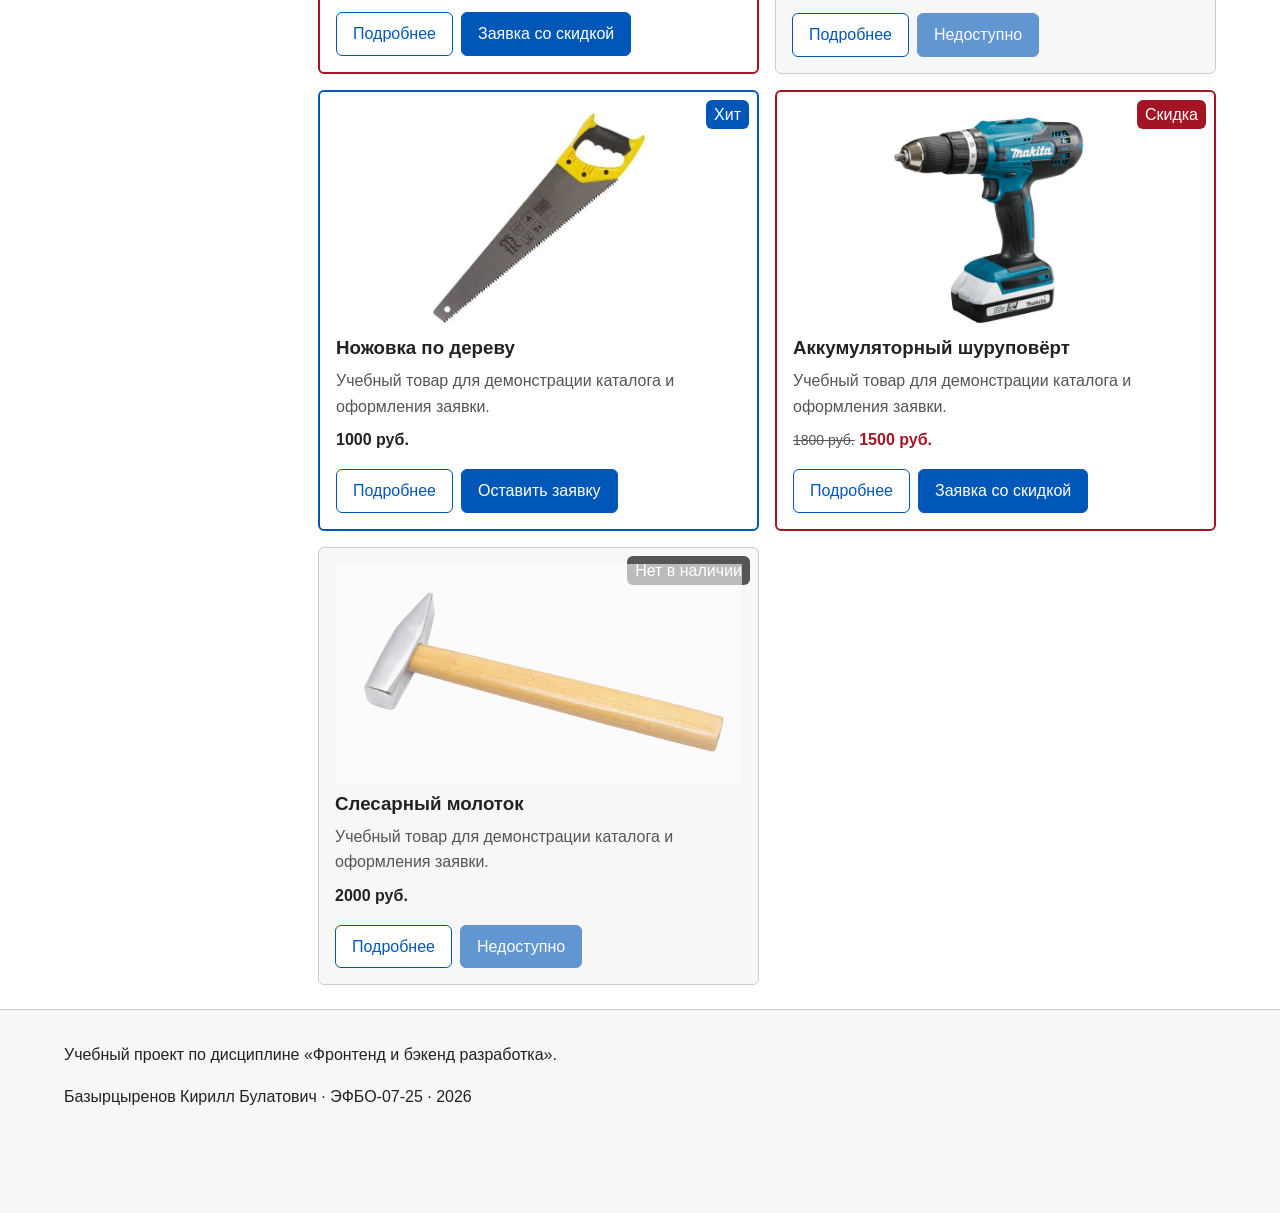
==== commit 0dd22cdf: "feat: add tool photos and descriptive product names" ====
--- a/catalog.html
+++ b/catalog.html
@@ -17,70 +17,70 @@
     <div class="catalog-layout"><aside class="catalog-filters"><h2>Фильтры</h2><p class="catalog-filters__note">Статический макет. Фильтрация не подключена.</p><form class="filters-form"><fieldset class="filters-form__group"><legend>Категория</legend><label class="filters-form__label" for="category-all"><input id="category-all" type="checkbox" name="category" value="all"> Все товары</label><label class="filters-form__label" for="category-popular"><input id="category-popular" type="checkbox" name="category" value="popular"> Популярные</label><label class="filters-form__label" for="category-discount"><input id="category-discount" type="checkbox" name="category" value="discount"> Со скидкой</label></fieldset><fieldset class="filters-form__group"><legend>Цена, руб.</legend><label class="filters-form__label" for="price-from">От</label><input class="filters-form__input" id="price-from" name="price-from" type="number" min="0" placeholder="0"><label class="filters-form__label" for="price-to">До</label><input class="filters-form__input" id="price-to" name="price-to" type="number" min="0" placeholder="5000"></fieldset><button class="button button--primary" type="button" disabled>Применить</button></form></aside>
     <section class="catalog-products"><h2>Список товаров</h2><div class="products-grid"><article class="product-card product-card--featured">
             <span class="product-card__badge">Хит</span>
-            <img class="product-card__image" src="images/product-1.svg" alt="Учебная иллюстрация товара 1" width="320" height="220">
-            <h3 class="product-card__title">Товар 1</h3>
+            <img class="product-card__image" src="images/handsaw.png" alt="Ножовка по дереву" width="320" height="220">
+            <h3 class="product-card__title">Ножовка по дереву</h3>
             <p class="product-card__description">Учебный товар для демонстрации каталога и оформления заявки.</p>
             <p class="product-card__price">1000 руб.</p>
-            <div class="product-card__actions"><a class="button button--secondary" href="product.html#product-1">Подробнее</a><button class="button button--primary" type="button" data-order="Товар 1">Оставить заявку</button></div>
+            <div class="product-card__actions"><a class="button button--secondary" href="product.html#product-1">Подробнее</a><button class="button button--primary" type="button" data-order="Ножовка по дереву">Оставить заявку</button></div>
         </article><article class="product-card product-card--discount">
             <span class="product-card__badge">Скидка</span>
-            <img class="product-card__image" src="images/product-2.svg" alt="Учебная иллюстрация товара 2" width="320" height="220">
-            <h3 class="product-card__title">Товар 2</h3>
+            <img class="product-card__image" src="images/drill.png" alt="Аккумуляторный шуруповёрт" width="320" height="220">
+            <h3 class="product-card__title">Аккумуляторный шуруповёрт</h3>
             <p class="product-card__description">Учебный товар для демонстрации каталога и оформления заявки.</p>
             <p class="product-card__price"><del class="product-card__old-price">1800 руб.</del> 1500 руб.</p>
-            <div class="product-card__actions"><a class="button button--secondary" href="product.html#product-2">Подробнее</a><button class="button button--primary" type="button" data-order="Товар 2">Заявка со скидкой</button></div>
+            <div class="product-card__actions"><a class="button button--secondary" href="product.html#product-2">Подробнее</a><button class="button button--primary" type="button" data-order="Аккумуляторный шуруповёрт">Заявка со скидкой</button></div>
         </article><article class="product-card product-card--unavailable">
             <span class="product-card__badge">Нет в наличии</span>
-            <img class="product-card__image" src="images/product-3.svg" alt="Учебная иллюстрация товара 3" width="320" height="220">
-            <h3 class="product-card__title">Товар 3</h3>
+            <img class="product-card__image" src="images/hammer.png" alt="Слесарный молоток" width="320" height="220">
+            <h3 class="product-card__title">Слесарный молоток</h3>
             <p class="product-card__description">Учебный товар для демонстрации каталога и оформления заявки.</p>
             <p class="product-card__price">2000 руб.</p>
             <div class="product-card__actions"><a class="button button--secondary" href="product.html#product-3">Подробнее</a><button class="button button--primary" type="button" disabled>Недоступно</button></div>
         </article>
         <article class="product-card product-card--featured">
             <span class="product-card__badge">Хит</span>
-            <img class="product-card__image" src="images/product-1.svg" alt="Учебная иллюстрация товара 1" width="320" height="220">
-            <h3 class="product-card__title">Товар 1</h3>
+            <img class="product-card__image" src="images/handsaw.png" alt="Ножовка по дереву" width="320" height="220">
+            <h3 class="product-card__title">Ножовка по дереву</h3>
             <p class="product-card__description">Учебный товар для демонстрации каталога и оформления заявки.</p>
             <p class="product-card__price">1000 руб.</p>
-            <div class="product-card__actions"><a class="button button--secondary" href="product.html#product-1">Подробнее</a><button class="button button--primary" type="button" data-order="Товар 1">Оставить заявку</button></div>
+            <div class="product-card__actions"><a class="button button--secondary" href="product.html#product-1">Подробнее</a><button class="button button--primary" type="button" data-order="Ножовка по дереву">Оставить заявку</button></div>
         </article>
         <article class="product-card product-card--discount">
             <span class="product-card__badge">Скидка</span>
-            <img class="product-card__image" src="images/product-2.svg" alt="Учебная иллюстрация товара 2" width="320" height="220">
-            <h3 class="product-card__title">Товар 2</h3>
+            <img class="product-card__image" src="images/drill.png" alt="Аккумуляторный шуруповёрт" width="320" height="220">
+            <h3 class="product-card__title">Аккумуляторный шуруповёрт</h3>
             <p class="product-card__description">Учебный товар для демонстрации каталога и оформления заявки.</p>
             <p class="product-card__price"><del class="product-card__old-price">1800 руб.</del> 1500 руб.</p>
-            <div class="product-card__actions"><a class="button button--secondary" href="product.html#product-2">Подробнее</a><button class="button button--primary" type="button" data-order="Товар 2">Заявка со скидкой</button></div>
+            <div class="product-card__actions"><a class="button button--secondary" href="product.html#product-2">Подробнее</a><button class="button button--primary" type="button" data-order="Аккумуляторный шуруповёрт">Заявка со скидкой</button></div>
         </article>
         <article class="product-card product-card--unavailable">
             <span class="product-card__badge">Нет в наличии</span>
-            <img class="product-card__image" src="images/product-3.svg" alt="Учебная иллюстрация товара 3" width="320" height="220">
-            <h3 class="product-card__title">Товар 3</h3>
+            <img class="product-card__image" src="images/hammer.png" alt="Слесарный молоток" width="320" height="220">
+            <h3 class="product-card__title">Слесарный молоток</h3>
             <p class="product-card__description">Учебный товар для демонстрации каталога и оформления заявки.</p>
             <p class="product-card__price">2000 руб.</p>
             <div class="product-card__actions"><a class="button button--secondary" href="product.html#product-3">Подробнее</a><button class="button button--primary" type="button" disabled>Недоступно</button></div>
         </article>
         <article class="product-card product-card--featured">
             <span class="product-card__badge">Хит</span>
-            <img class="product-card__image" src="images/product-1.svg" alt="Учебная иллюстрация товара 1" width="320" height="220">
-            <h3 class="product-card__title">Товар 1</h3>
+            <img class="product-card__image" src="images/handsaw.png" alt="Ножовка по дереву" width="320" height="220">
+            <h3 class="product-card__title">Ножовка по дереву</h3>
             <p class="product-card__description">Учебный товар для демонстрации каталога и оформления заявки.</p>
             <p class="product-card__price">1000 руб.</p>
-            <div class="product-card__actions"><a class="button button--secondary" href="product.html#product-1">Подробнее</a><button class="button button--primary" type="button" data-order="Товар 1">Оставить заявку</button></div>
+            <div class="product-card__actions"><a class="button button--secondary" href="product.html#product-1">Подробнее</a><button class="button button--primary" type="button" data-order="Ножовка по дереву">Оставить заявку</button></div>
         </article>
         <article class="product-card product-card--discount">
             <span class="product-card__badge">Скидка</span>
-            <img class="product-card__image" src="images/product-2.svg" alt="Учебная иллюстрация товара 2" width="320" height="220">
-            <h3 class="product-card__title">Товар 2</h3>
+            <img class="product-card__image" src="images/drill.png" alt="Аккумуляторный шуруповёрт" width="320" height="220">
+            <h3 class="product-card__title">Аккумуляторный шуруповёрт</h3>
             <p class="product-card__description">Учебный товар для демонстрации каталога и оформления заявки.</p>
             <p class="product-card__price"><del class="product-card__old-price">1800 руб.</del> 1500 руб.</p>
-            <div class="product-card__actions"><a class="button button--secondary" href="product.html#product-2">Подробнее</a><button class="button button--primary" type="button" data-order="Товар 2">Заявка со скидкой</button></div>
+            <div class="product-card__actions"><a class="button button--secondary" href="product.html#product-2">Подробнее</a><button class="button button--primary" type="button" data-order="Аккумуляторный шуруповёрт">Заявка со скидкой</button></div>
         </article>
         <article class="product-card product-card--unavailable">
             <span class="product-card__badge">Нет в наличии</span>
-            <img class="product-card__image" src="images/product-3.svg" alt="Учебная иллюстрация товара 3" width="320" height="220">
-            <h3 class="product-card__title">Товар 3</h3>
+            <img class="product-card__image" src="images/hammer.png" alt="Слесарный молоток" width="320" height="220">
+            <h3 class="product-card__title">Слесарный молоток</h3>
             <p class="product-card__description">Учебный товар для демонстрации каталога и оформления заявки.</p>
             <p class="product-card__price">2000 руб.</p>
             <div class="product-card__actions"><a class="button button--secondary" href="product.html#product-3">Подробнее</a><button class="button button--primary" type="button" disabled>Недоступно</button></div>
@@ -95,7 +95,7 @@
         <div class="order-form__field"><label class="order-form__label" for="dialog-name">Имя *</label><input class="order-form__input" id="dialog-name" name="name" autocomplete="name" required minlength="2" aria-describedby="dialog-hint"></div>
         <div class="order-form__field"><label class="order-form__label" for="dialog-email">E-mail *</label><input class="order-form__input" id="dialog-email" name="email" type="email" autocomplete="email" required></div>
         <div class="order-form__field"><label class="order-form__label" for="dialog-phone">Телефон *</label><input class="order-form__input" id="dialog-phone" name="phone" type="tel" autocomplete="tel" required pattern="[0-9\s\+\(\)\-]{7,20}" aria-describedby="dialog-phone-hint"><small id="dialog-phone-hint">От 7 до 20 символов: цифры, пробелы, +, скобки и дефисы.</small></div>
-        <div class="order-form__field"><label class="order-form__label" for="dialog-product">Выбранный товар *</label><select class="order-form__input" id="dialog-product" name="product" required><option value="">Выберите товар</option><option>Товар 1</option><option>Товар 2</option><option disabled>Товар 3 — нет в наличии</option></select></div>
+        <div class="order-form__field"><label class="order-form__label" for="dialog-product">Выбранный товар *</label><select class="order-form__input" id="dialog-product" name="product" required><option value="">Выберите товар</option><option>Ножовка по дереву</option><option>Аккумуляторный шуруповёрт</option><option disabled>Слесарный молоток — нет в наличии</option></select></div>
         <div class="order-form__field"><label class="order-form__label" for="dialog-date">Желаемая дата</label><input class="order-form__input" id="dialog-date" name="date" type="date"></div>
         <div class="order-form__field"><label class="order-form__label" for="dialog-subject">Тема заявки *</label><select class="order-form__input" id="dialog-subject" name="subject" required><option value="">Выберите тему</option><option value="order">Заявка на товар</option><option value="question">Вопрос о товаре</option></select></div>
         <div class="order-form__field"><label class="order-form__label" for="dialog-comment">Комментарий</label><textarea class="order-form__input" id="dialog-comment" name="comment" rows="3"></textarea></div>
--- a/css/style.css
+++ b/css/style.css
@@ -138,3 +138,7 @@
     .product-detail__image { margin: auto; }
     [id] { scroll-margin-top: var(--space-md); }
 }
+
+/* Product photos supplied for the educational catalog. */
+.product-card__image { height: 220px; object-fit: contain; background: #fff; }
+.product-detail__image { width: 100%; height: 280px; object-fit: contain; background: #fff; }
